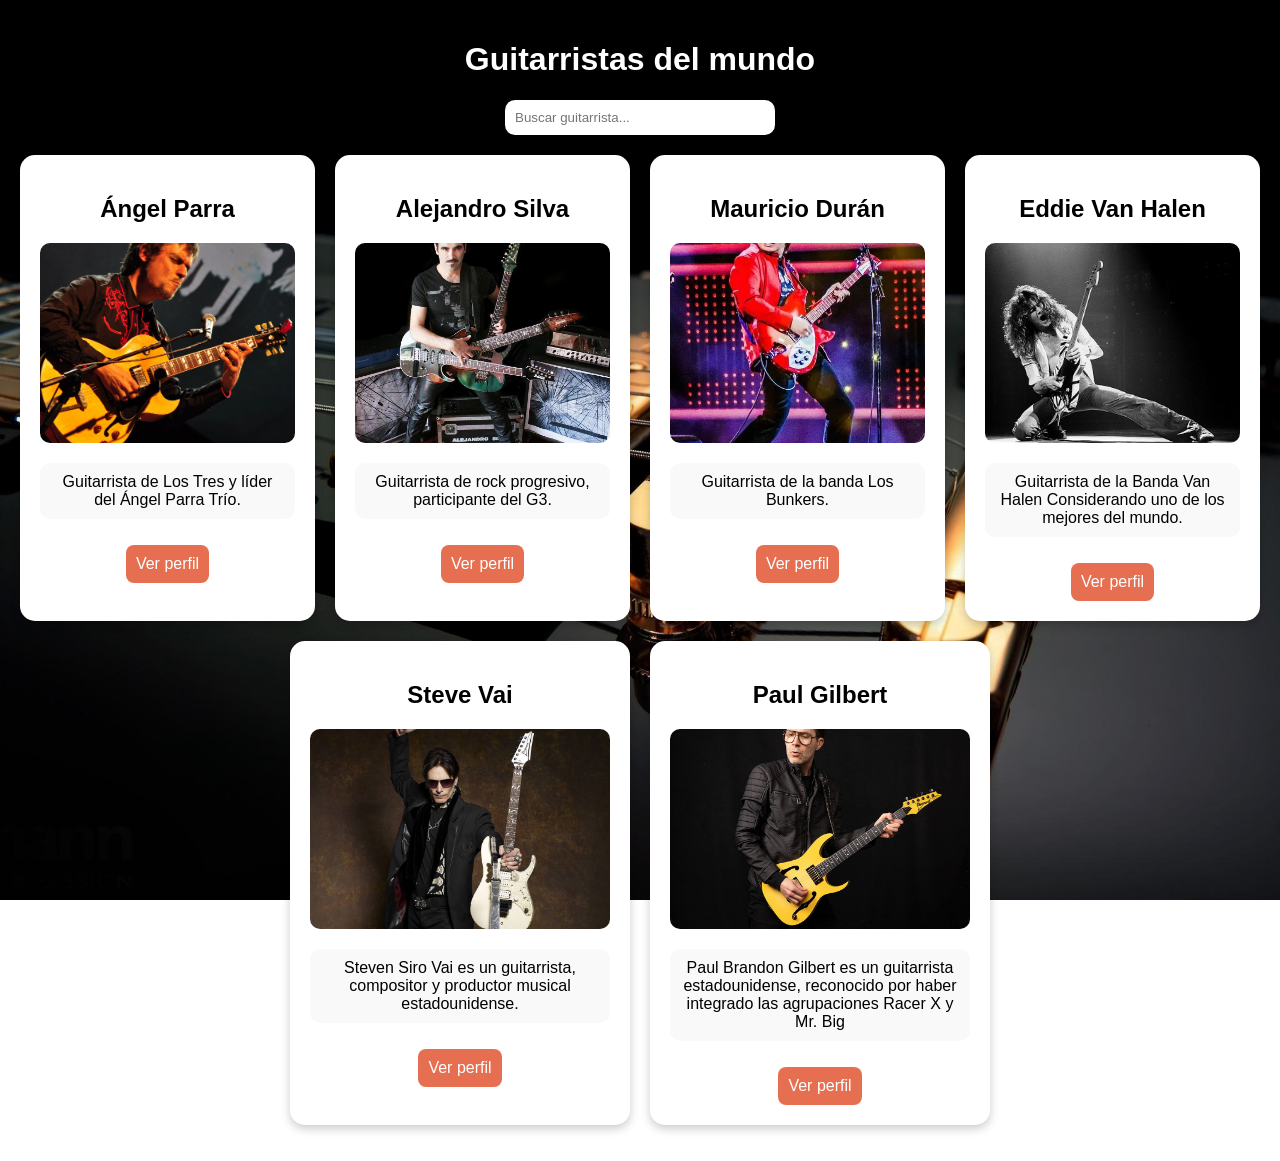
==== index.html @ 984dfed0 "Primer commit de Guitarristas" ====
<!DOCTYPE html>
<html lang="es">
<head>
    <meta charset="UTF-8">
    <title>Guitarristas virtuosos</title>
    <link rel="stylesheet" href="style.css">
    
</head>

<body>

    <h1>Guitarristas del mundo</h1>

    
    <input type="text" id="buscador" placeholder="Buscar guitarrista...">

    <ul>

        <li>
            <h2>Ángel Parra</h2>
            <img src="angel parra.jpg">
            <p class="texto">
                Guitarrista de Los Tres y líder del Ángel Parra Trío.
            </p>
            <a href="perfil-angel.html" class="boton">Ver perfil</a>
        </li>

        <li>
            <h2>Alejandro Silva</h2>
            <img src="ASPC.jpg">
            <p class="texto">
                Guitarrista de rock progresivo, participante del G3.
            </p>
            <a href="perfil-silva.html" class="boton">Ver perfil</a>
        </li>

        <li>
            <h2>Mauricio Durán</h2>
            <img src="OIP.webp">
            <p class="texto">
                Guitarrista de la banda Los Bunkers.
            </p>
            <a href="perfil-duran.html" class="boton">Ver perfil</a>
        </li>

        <li>
            <h2>Eddie Van Halen</h2>
            <img src="Adios-a-Eddie-Van-Halen-2020.jpg">
            <p class="texto">
                Guitarrista de la Banda Van Halen Considerando uno de los mejores del mundo.
            </p>
            <a href="perfil-vanhalen.html" class="boton">Ver perfil</a>
        </li>

        <li>
            <h2>Steve Vai</h2>
            <img src="steve vai.jpg">
            <p class="texto">
                Steven Siro Vai es un guitarrista, compositor y productor musical estadounidense.
            </p>
            <a href="perfil-steve-vai.html" class="boton">Ver perfil</a>
        </li>

        <li>
            <h2>Paul Gilbert</h2>
            <img src="a_main_PaulGilbert.jpg">
            <p class="texto">
                Paul Brandon Gilbert es un guitarrista estadounidense, reconocido por haber integrado las agrupaciones Racer X y Mr. Big
            </p>
            <a href="perfil-paul-gilbert.html   " class="boton">Ver perfil</a>
        </li>



    </ul>

    <!-- BUSCADOR JS -->
    <script>
let buscador = document.getElementById("buscador");
let tarjetas = document.querySelectorAll("li");

buscador.onkeyup = function() {

    let texto = buscador.value.toLowerCase();

    for (let i = 0; i < tarjetas.length; i++) {

        let contenido = tarjetas[i].innerText.toLowerCase();

        if (contenido.includes(texto)) {
            tarjetas[i].style.display = "block";
        } else {
            tarjetas[i].style.display = "none";
        }

    }
}
</script>

</body>
</html>
---- style.css ----
body {
    background-image: url("fondo.jpg");
    background-size: cover;
    background-position: center;
    background-repeat: no-repeat;
    background-attachment: fixed;

    margin: 0;
    padding: 20px;
    font-family: Arial, sans-serif;
}


h1 {
    text-align: center;
    color: white;
}

#buscador {
    display: block;
    margin: 20px auto;
    padding: 10px;
    width: 250px;
    border-radius: 10px;
    border: none;
}


ul {
    display: flex;
    flex-wrap: wrap;
    justify-content: center;
    gap: 20px;
    padding: 0;
}


li {
    list-style: none;
    background-color: white;
    flex: 1 1 250px;
    max-width: 300px;
    padding: 20px;
    border-radius: 15px;
    box-shadow: 0 4px 10px rgba(0,0,0,0.2);
    text-align: center;
    transition: 0.3s;
}

li:hover {
    transform: scale(1.05);
}


img {
    width: 100%;
    height: 200px;
    object-fit: cover;
    border-radius: 10px;
}


.texto {
    background-color: #f9f9f9;
    padding: 10px;
    border-radius: 10px;
}


.boton {
    display: inline-block;
    margin-top: 10px;
    padding: 10px;
    background-color: #e76f51;
    color: white;
    text-decoration: none;
    border-radius: 8px;
}

.boton:hover {
    background-color: #d65a3f;
}


.perfil {
    text-align: center;
    max-width: 600px;
    margin: auto;
}

.perfil img {
    width: 300px;
}

#parrafos {
    color: white;
}

.perfil p {
    color: white;
    background-color: grey;
    padding: 10px;
    border-radius: 10px;

}
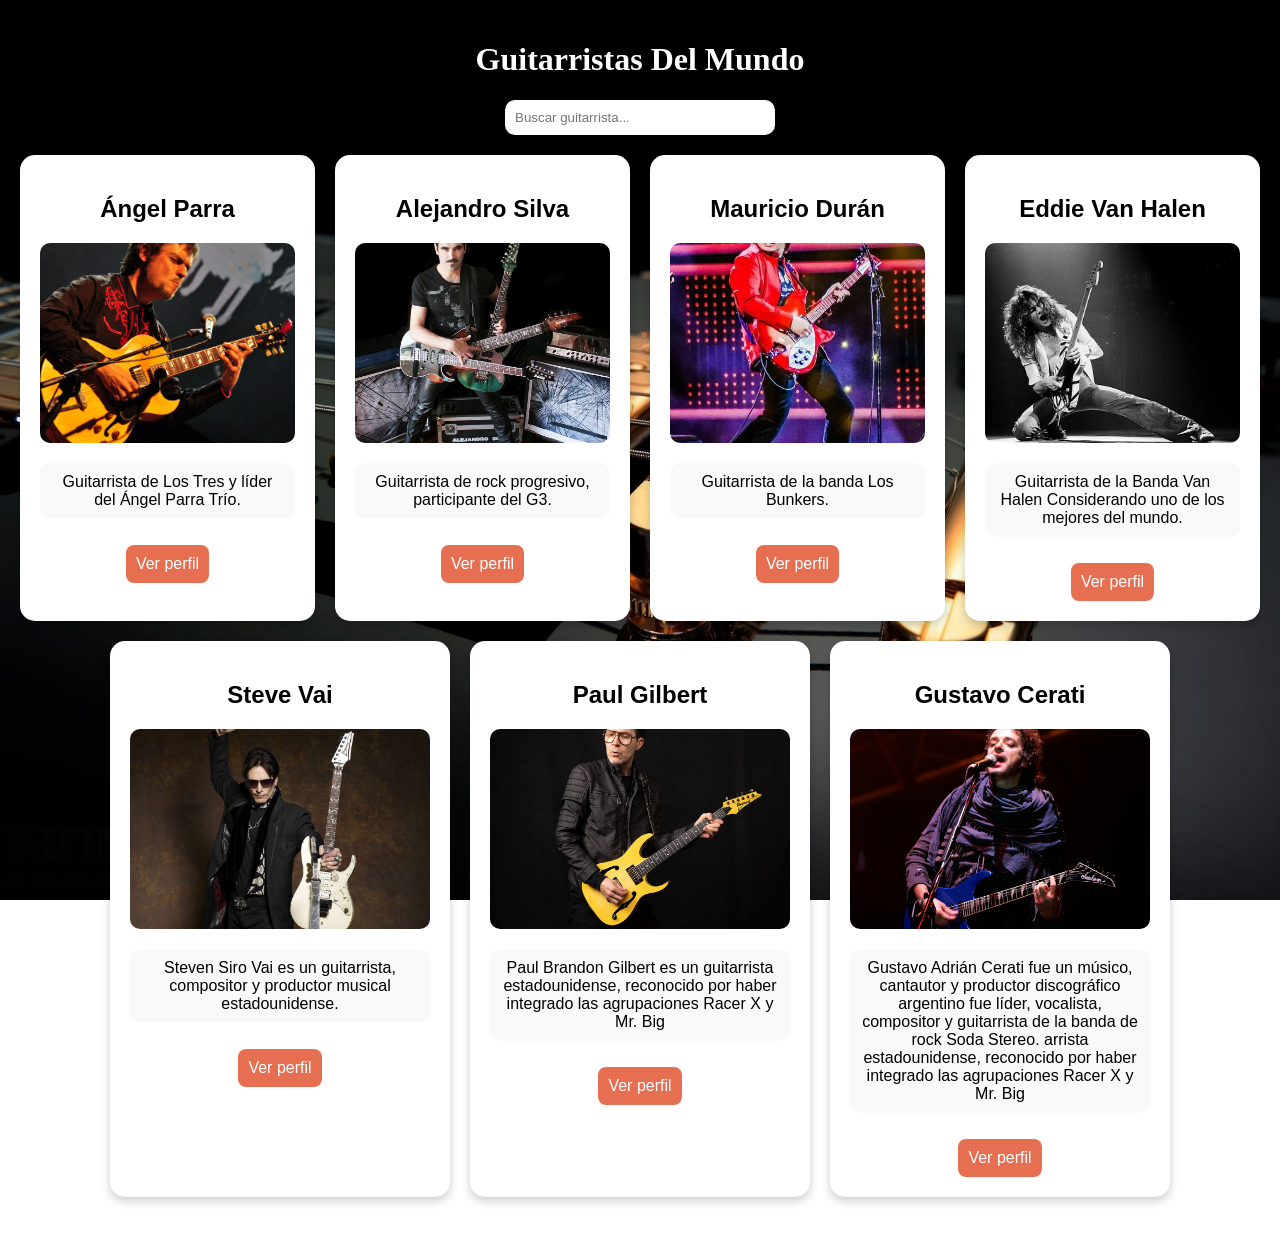
==== commit e505d3db: "Guitarristas del mundo" ====
--- a/index.html
+++ b/index.html
@@ -9,7 +9,7 @@
 
 <body>
 
-    <h1>Guitarristas del mundo</h1>
+    <h1>Guitarristas Del Mundo</h1>
 
     
     <input type="text" id="buscador" placeholder="Buscar guitarrista...">
@@ -71,10 +71,21 @@
         </li>
 
 
+        
+        <li>
+            <h2>Gustavo Cerati</h2>
+            <img src="gus.avif">
+            <p class="texto">
+                Gustavo Adrián Cerati fue un músico, cantautor y productor discográfico argentino fue líder, vocalista, compositor y guitarrista de la banda de rock Soda Stereo.
+                arrista estadounidense, reconocido por haber integrado las agrupaciones Racer X y Mr. Big
+            </p>
+            <a href="perfil-gus.html" class="boton">Ver perfil</a>
+        </li>
+
 
     </ul>
 
-    <!-- BUSCADOR JS -->
+    <!-- crear las funciones de busqueda -->
     <script>
 let buscador = document.getElementById("buscador");
 let tarjetas = document.querySelectorAll("li");
--- a/style.css
+++ b/style.css
@@ -14,6 +14,7 @@
 h1 {
     text-align: center;
     color: white;
+    font-family: "Times New Roman";
 }
 
 #buscador {
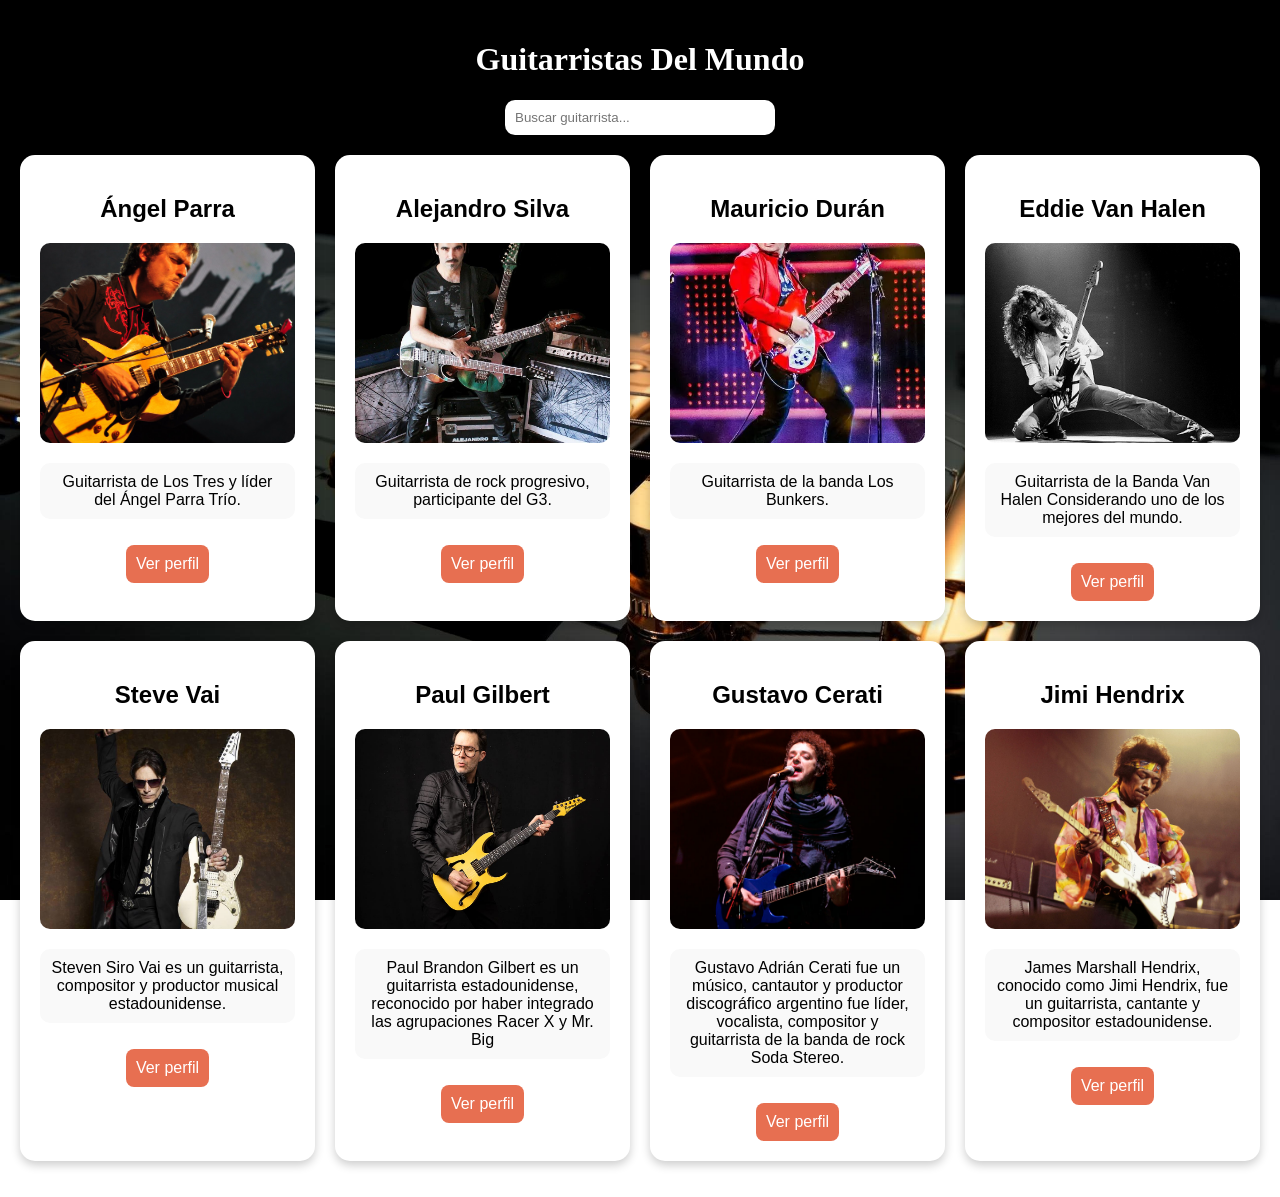
==== commit 464a8e76: "Guitarristas del mundo" ====
--- a/index.html
+++ b/index.html
@@ -4,7 +4,7 @@
     <meta charset="UTF-8">
     <title>Guitarristas virtuosos</title>
     <link rel="stylesheet" href="style.css">
-    
+    <link rel="shortcut icon" href="icono guitarra.webp" type="image/x-icon">
 </head>
 
 <body>
@@ -77,9 +77,17 @@
             <img src="gus.avif">
             <p class="texto">
                 Gustavo Adrián Cerati fue un músico, cantautor y productor discográfico argentino fue líder, vocalista, compositor y guitarrista de la banda de rock Soda Stereo.
-                arrista estadounidense, reconocido por haber integrado las agrupaciones Racer X y Mr. Big
             </p>
             <a href="perfil-gus.html" class="boton">Ver perfil</a>
+        </li>
+
+        <li>
+            <h2>Jimi Hendrix</h2>
+            <img src="Hendrix 1.jpeg">
+            <p class="texto">
+                James Marshall Hendrix, conocido como Jimi Hendrix, fue un guitarrista, cantante y compositor estadounidense.
+            </p>
+            <a href="perfil-hendrix.html" class="boton">Ver perfil</a>
         </li>
 
 
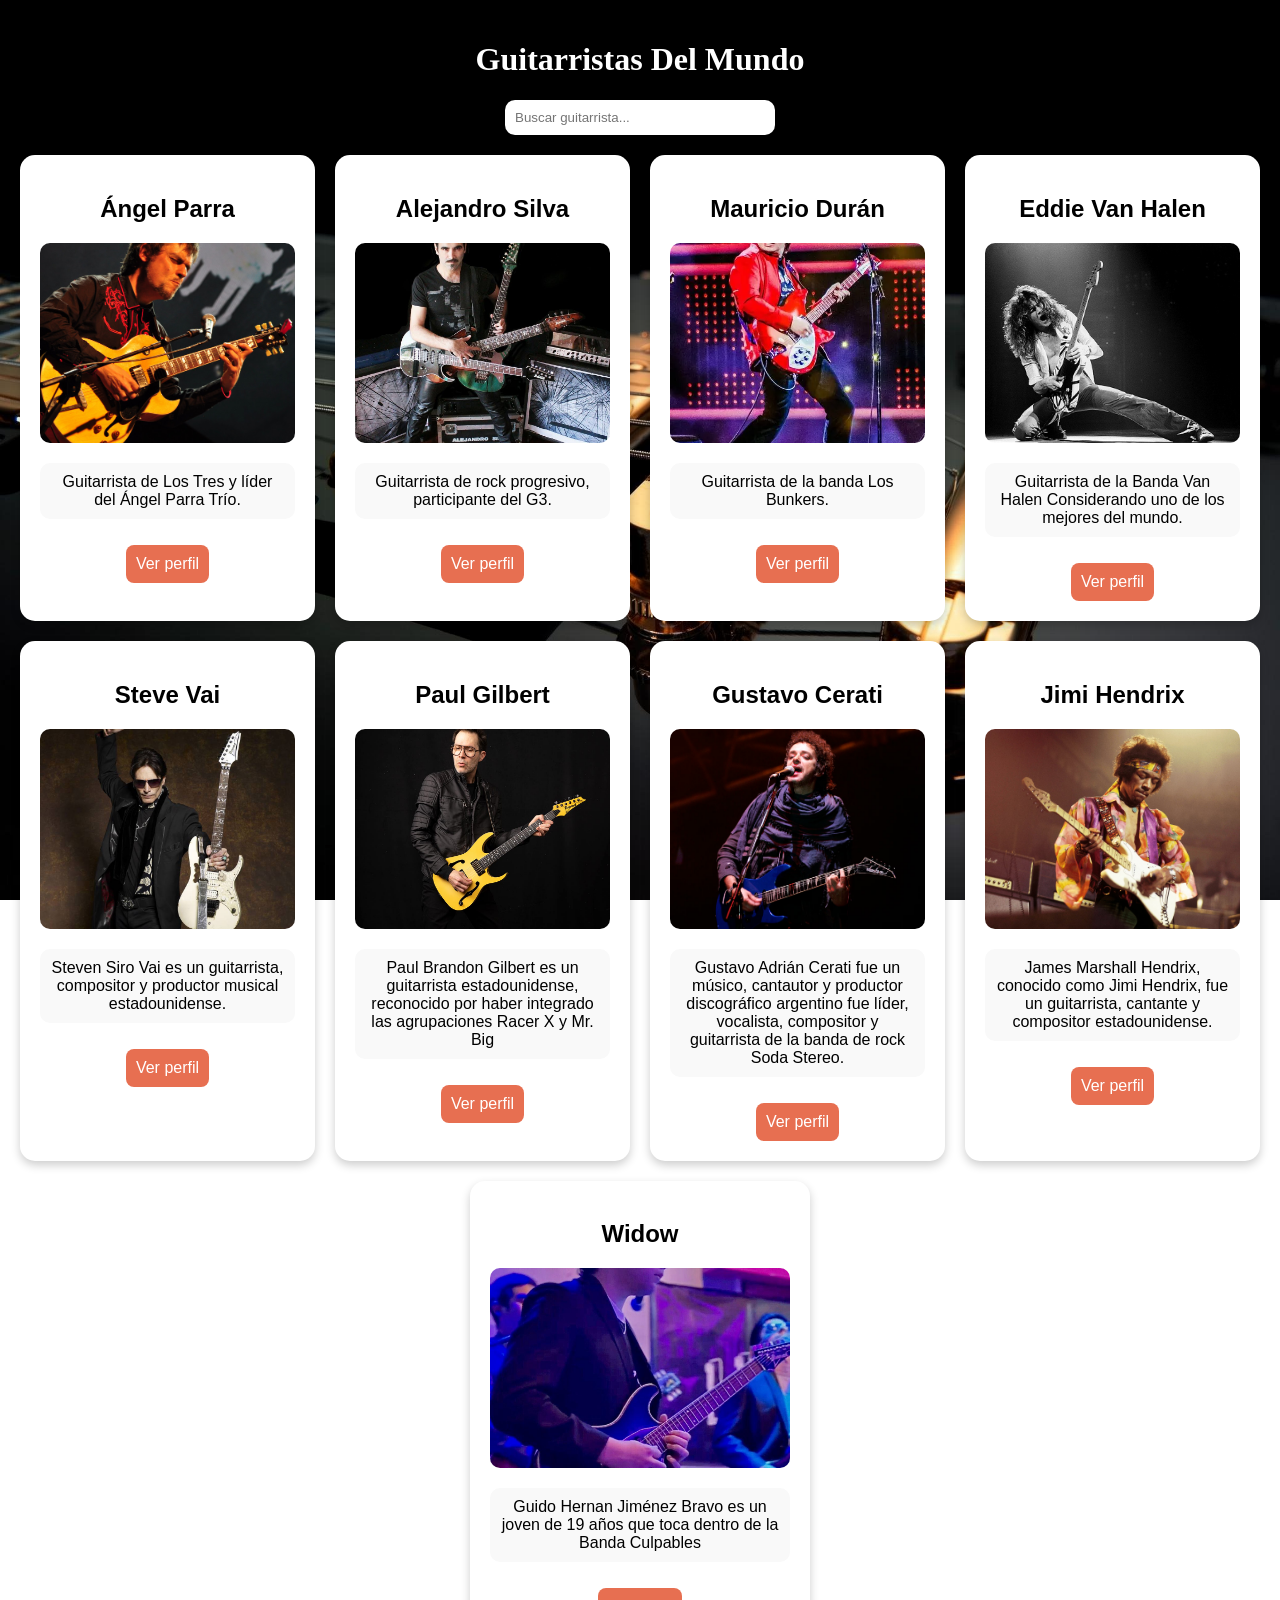
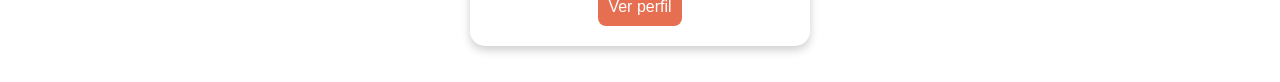
==== commit c9c1073d: "Guitarristas del mundo" ====
--- a/index.html
+++ b/index.html
@@ -90,6 +90,15 @@
             <a href="perfil-hendrix.html" class="boton">Ver perfil</a>
         </li>
 
+         <li>
+            <h2>Widow</h2>
+            <img src="yo.jpeg">
+            <p class="texto">
+                Guido Hernan Jiménez Bravo es un joven de 19 años que toca dentro de la Banda Culpables
+            </p>
+            <a href="perfil-widow.html" class="boton">Ver perfil</a>
+        </li>
+
 
     </ul>
 
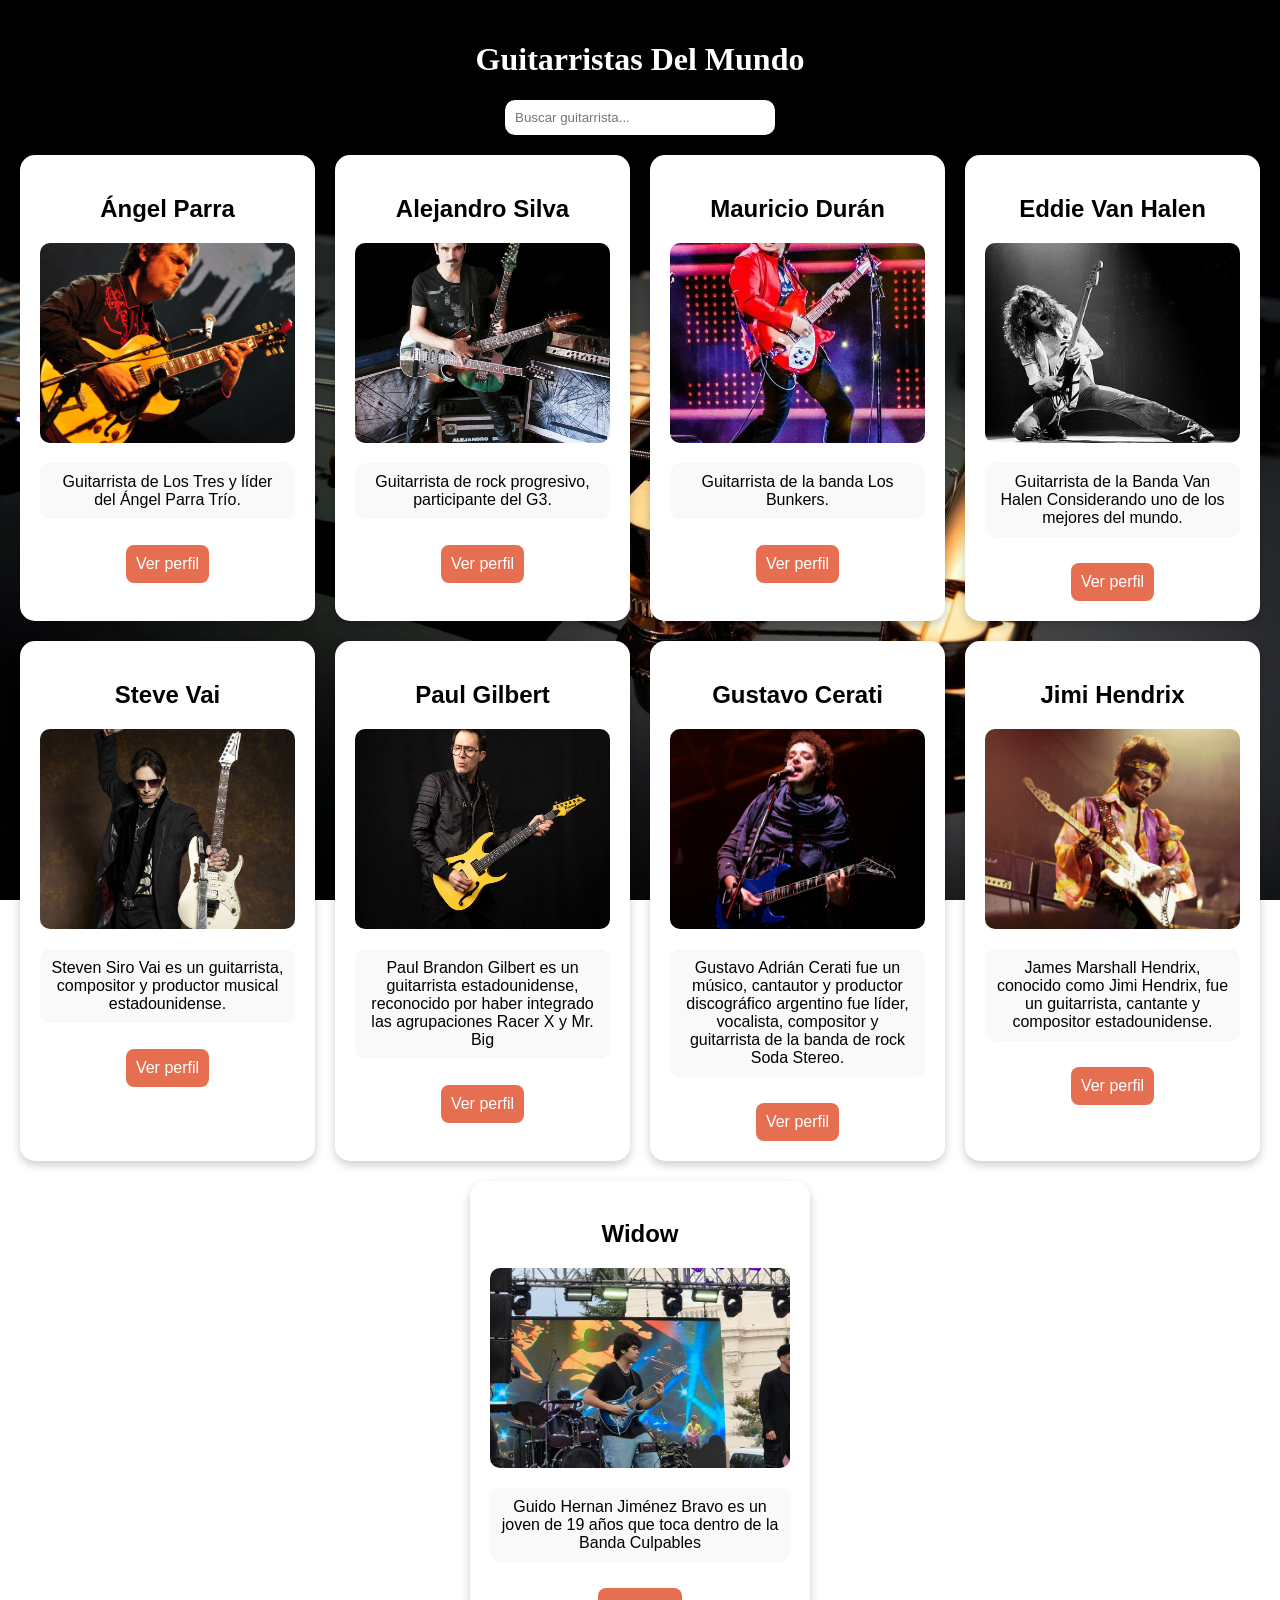
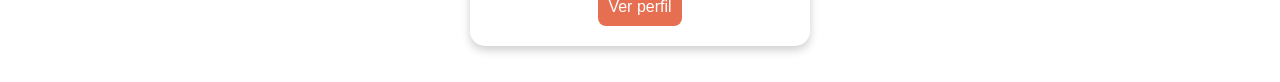
==== commit 259728b1: "Guitarristas del mundo" ====
--- a/index.html
+++ b/index.html
@@ -92,7 +92,7 @@
 
          <li>
             <h2>Widow</h2>
-            <img src="yo.jpeg">
+            <img src="widow.jpeg">
             <p class="texto">
                 Guido Hernan Jiménez Bravo es un joven de 19 años que toca dentro de la Banda Culpables
             </p>
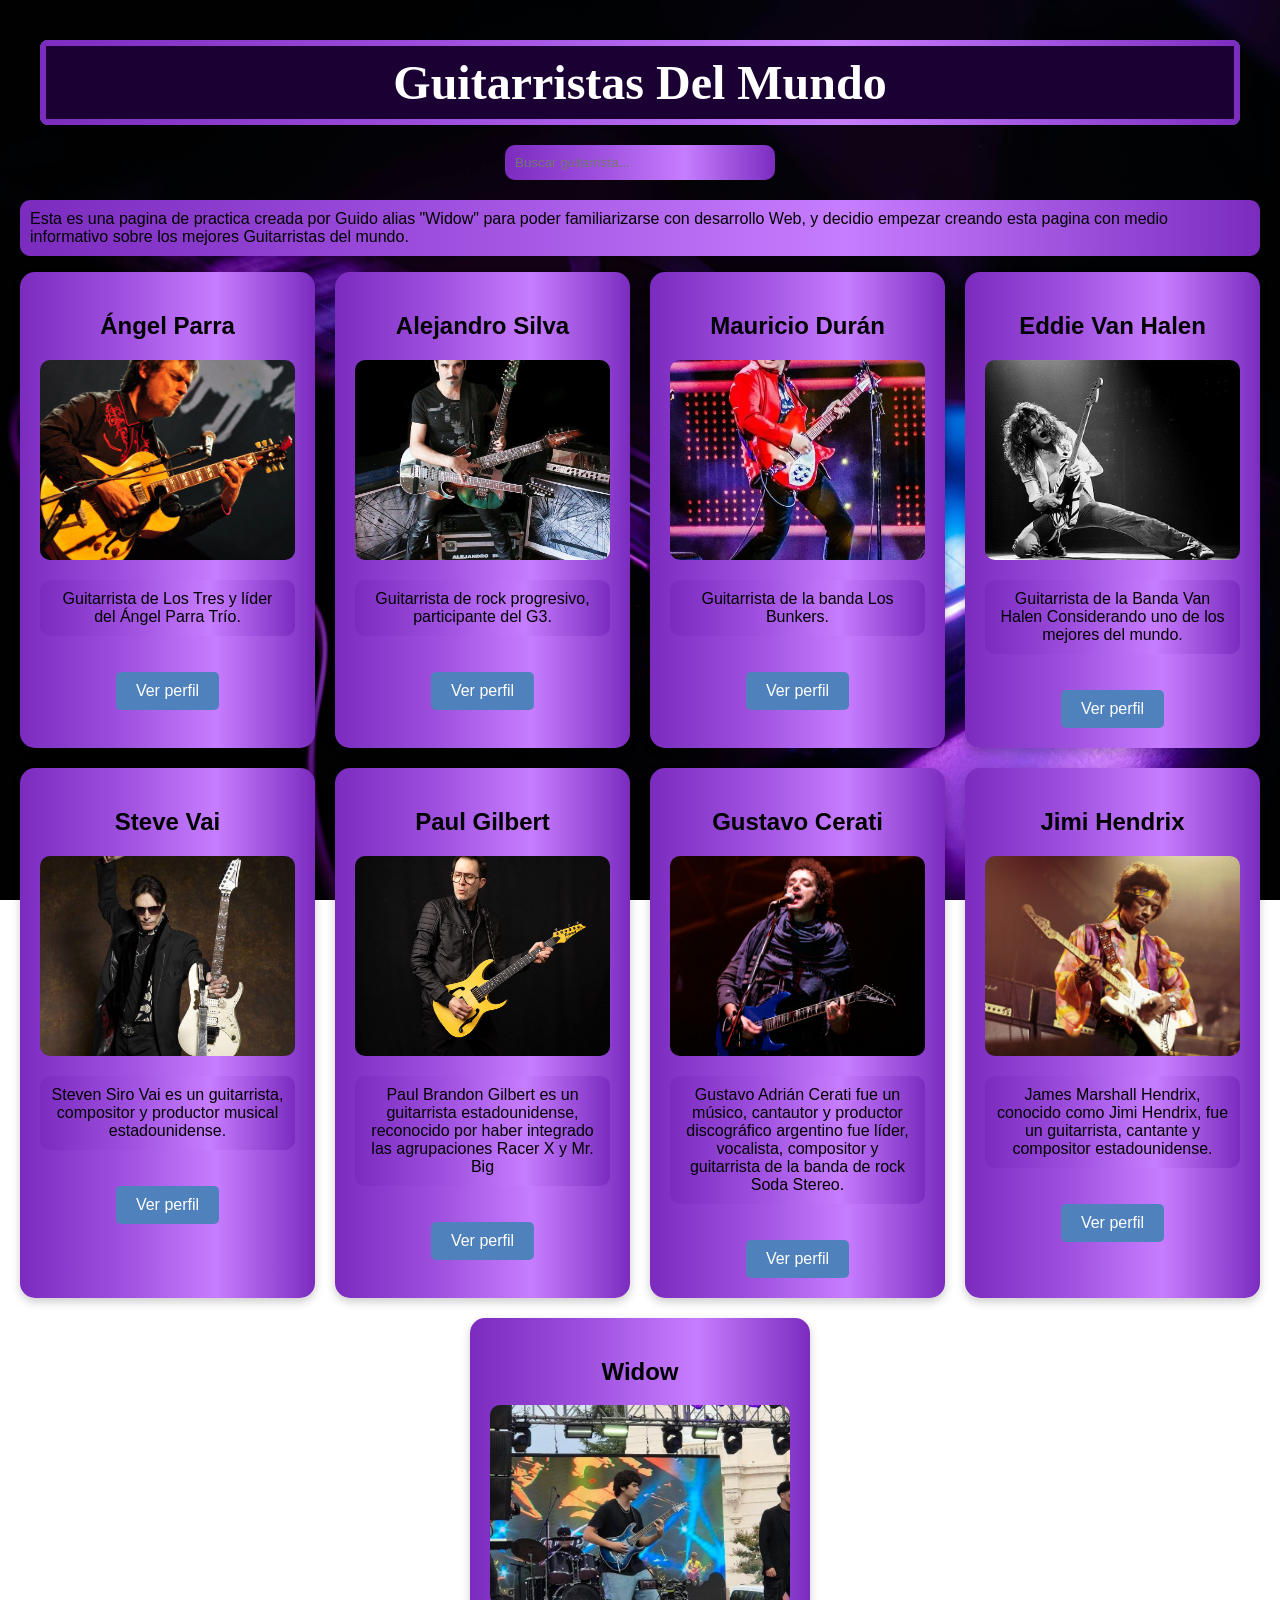
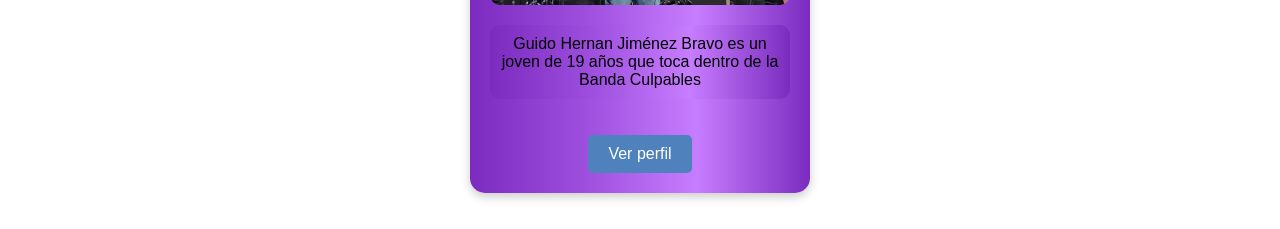
==== commit 2c37ab8e: "Guitarristas del mundo" ====
--- a/index.html
+++ b/index.html
@@ -14,6 +14,7 @@
     
     <input type="text" id="buscador" placeholder="Buscar guitarrista...">
 
+    <p>Esta es una pagina de practica creada por Guido alias "Widow" para poder familiarizarse con desarrollo Web, y decidio empezar creando esta pagina con medio informativo sobre los mejores Guitarristas del mundo.</p>
     <ul>
 
         <li>
@@ -90,7 +91,7 @@
             <a href="perfil-hendrix.html" class="boton">Ver perfil</a>
         </li>
 
-         <li>
+        <li>
             <h2>Widow</h2>
             <img src="widow.jpeg">
             <p class="texto">
--- a/style.css
+++ b/style.css
@@ -1,5 +1,5 @@
 body {
-    background-image: url("fondo.jpg");
+    background-image: url("guitarra-fondo.avif");
     background-size: cover;
     background-position: center;
     background-repeat: no-repeat;
@@ -12,12 +12,79 @@
 
 
 h1 {
+    position: relative;
+    background-color: #1a0033; /* morado oscuro */
+    color: white;
     text-align: center;
-    color: white;
-    font-family: "Times New Roman";
+
+    /* Tamaño y tipografía */
+    font-family: "Times New Roman", Times, serif;
+    font-size: 48px;
+
+    /* Espaciado */
+    padding: 40px;
+    margin: 20px 20px 80px 20px; /* MÁS espacio abajo */
+
+    overflow: hidden;
+    z-index: 1;
+
+    /* Animación de entrada */
+    transform: translateY(100%);
+    opacity: 0;
+    animation: subir 1s ease-out forwards;
+}
+
+/* Borde animado más grueso */
+h1::before {
+    content: "";
+    position: absolute;
+    top: -6px;
+    left: -6px;
+    right: -6px;
+    bottom: -6px;
+
+    background: linear-gradient(90deg, #7b2cbf, #9d4edd, #c77dff, #7b2cbf);
+    z-index: -1;
+
+    animation: girarBorde 4s linear infinite;
+}
+
+/* Interior (simula el borde) */
+h1::after {
+    content: "";
+    position: absolute;
+    top: 6px;
+    left: 6px;
+    right: 6px;
+    bottom: 6px;
+
+    background-color: #1a0033;
+    z-index: -1;
+}
+
+/* Animaciones */
+@keyframes subir {
+    0% {
+        transform: translateY(100%);
+        opacity: 0;
+    }
+    100% {
+        transform: translateY(0);
+        opacity: 1;
+    }
+}
+
+@keyframes girarBorde {
+    from {
+        transform: rotate(0deg);
+    }
+    to {
+        transform: rotate(360deg);
+    }
 }
 
 #buscador {
+    
     display: block;
     margin: 20px auto;
     padding: 10px;
@@ -38,7 +105,7 @@
 
 li {
     list-style: none;
-    background-color: white;
+    background: linear-gradient(90deg, #7b2cbf, #9d4edd, #c77dff, #7b2cbf);
     flex: 1 1 250px;
     max-width: 300px;
     padding: 20px;
@@ -72,14 +139,14 @@
     display: inline-block;
     margin-top: 10px;
     padding: 10px;
-    background-color: #e76f51;
+    background-color: lightblue;
     color: white;
     text-decoration: none;
     border-radius: 8px;
 }
 
 .boton:hover {
-    background-color: #d65a3f;
+    background: linear-gradient(90deg, #7b2cbf, #9d4edd, #c77dff, #7b2cbf);
 }
 
 
@@ -103,4 +170,131 @@
     padding: 10px;
     border-radius: 10px;
 
+}
+
+input {
+    background: linear-gradient(90deg, #7b2cbf, #9d4edd, #c77dff, #7b2cbf); 
+}
+
+p {
+    background: linear-gradient(90deg, #7b2cbf, #9d4edd, #c77dff, #7b2cbf);
+    padding: 10px;
+    border-radius: 10px;
+}
+
+
+
+/* Título */
+h1 {
+    background-color: #4f81bd;
+    color: white;
+    padding: 15px;
+    border-radius: 8px;
+    text-align: center;
+    margin: 20px;
+    font-family: "Times New Roman", Times, serif;
+}
+
+/* Contenedor principal */
+.contenedor {
+    display: flex;
+    gap: 30px;
+    margin: 20px;
+    align-items: flex-start;
+}
+
+/* Imagen */
+.imagen img {
+    width: 450px;
+    border-radius: 8px;
+}
+
+/* TEXTO ESPECÍFICO (ID) */
+#texto-van-halen {
+    font-size: 18px;
+    line-height: 1.6;
+    max-width: 600px;
+}
+
+/* Palabras destacadas dentro del ID */
+#texto-van-halen strong {
+    color: darkblue;
+}
+
+/* Botón */
+.boton {
+    display: inline-block;
+    margin-top: 20px;
+    padding: 10px 20px;
+    background-color: #4f81bd;
+    color: white;
+    text-decoration: none;
+    border-radius: 5px;
+}
+
+/* Hover del botón */
+.boton:hover {
+    background-color: #355f8c;
+}
+
+/* Contenedor */
+.imagen {
+    position: relative;
+    display: inline-block;
+    border-radius: 10px;
+    overflow: hidden;
+}
+
+/* Imagen */
+.imagen img {
+    width: 450px;
+    display: block;
+    border-radius: 8px;
+}
+
+/* Borde animado REAL */
+.imagen::before {
+    content: "";
+    position: absolute;
+    top: -6px;
+    left: -6px;
+    width: calc(100% + 12px);
+    height: calc(100% + 12px);
+
+    background: linear-gradient(
+        0deg,
+        #7b2cbf,
+        #9d4edd,
+        #c77dff,
+        #7b2cbf
+    );
+
+    z-index: -1;
+
+    /* CLAVE: animar el fondo, no rotar el div */
+    background-size: 300% 300%;
+    animation: bordeFlujo 4s linear infinite;
+}
+
+/* Mantiene el interior limpio */
+.imagen::after {
+    content: "";
+    position: absolute;
+    inset: 3px;
+    background: transparent;
+    border-radius: 8px;
+    z-index: -1;
+}
+
+/* Animación fluida como el título */
+@keyframes bordeFlujo {
+    0% {
+        background-position: 0% 50%;
+    }
+    50% {
+        background-position: 100% 50%;
+    }
+    100% {
+        background-position: 0% 50%;
+    }
 }
